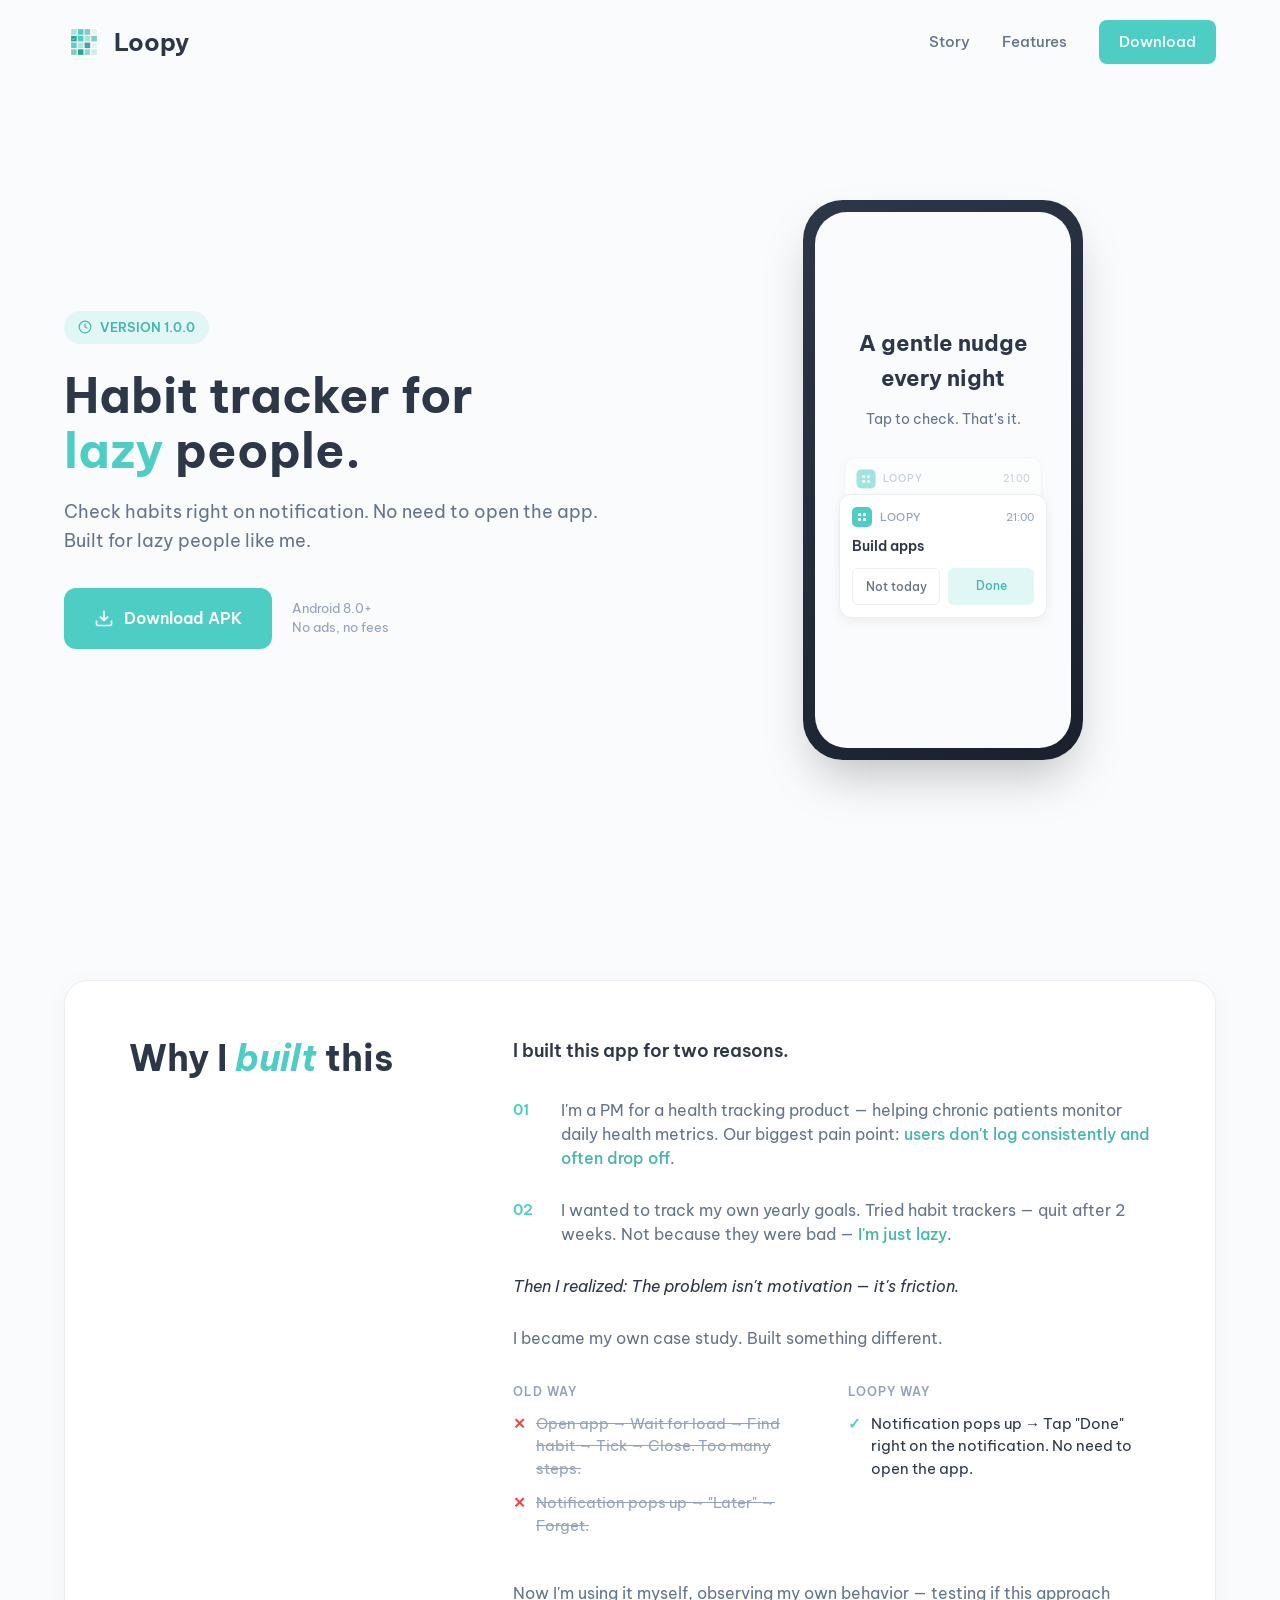
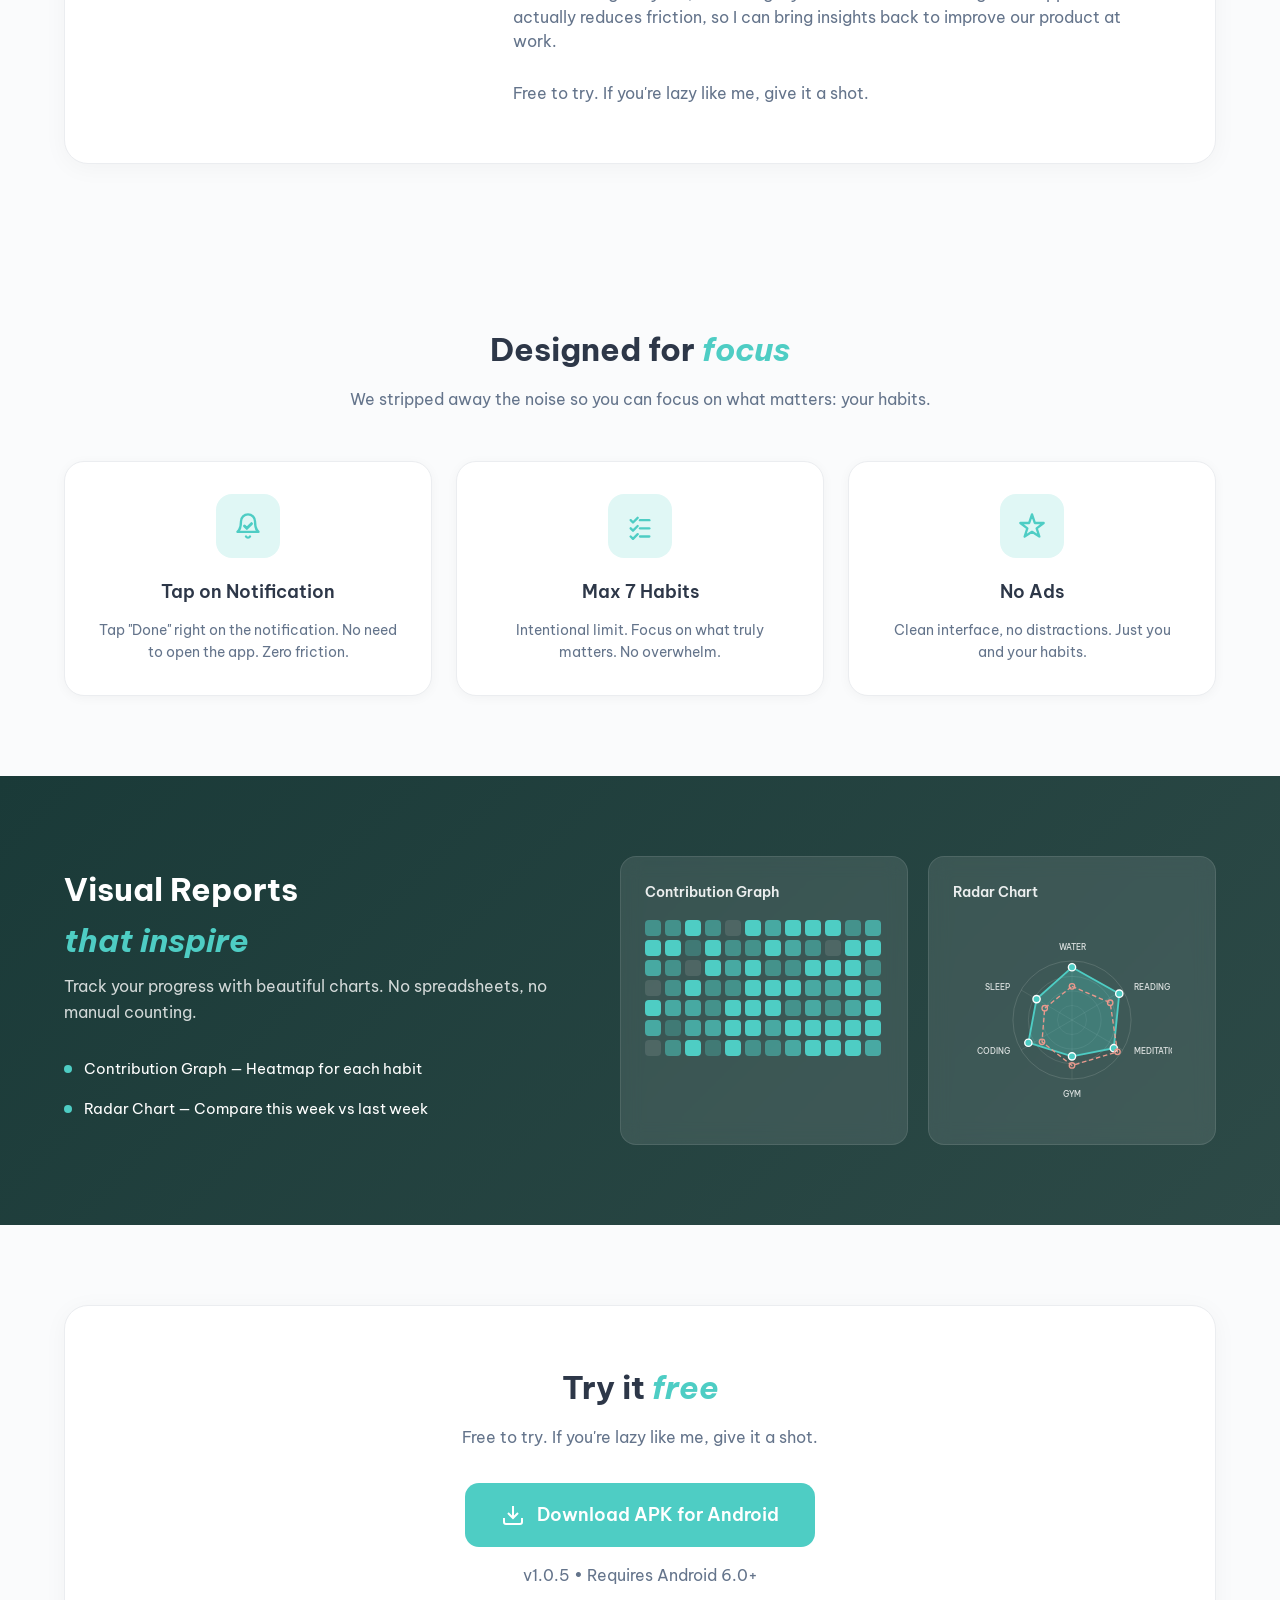
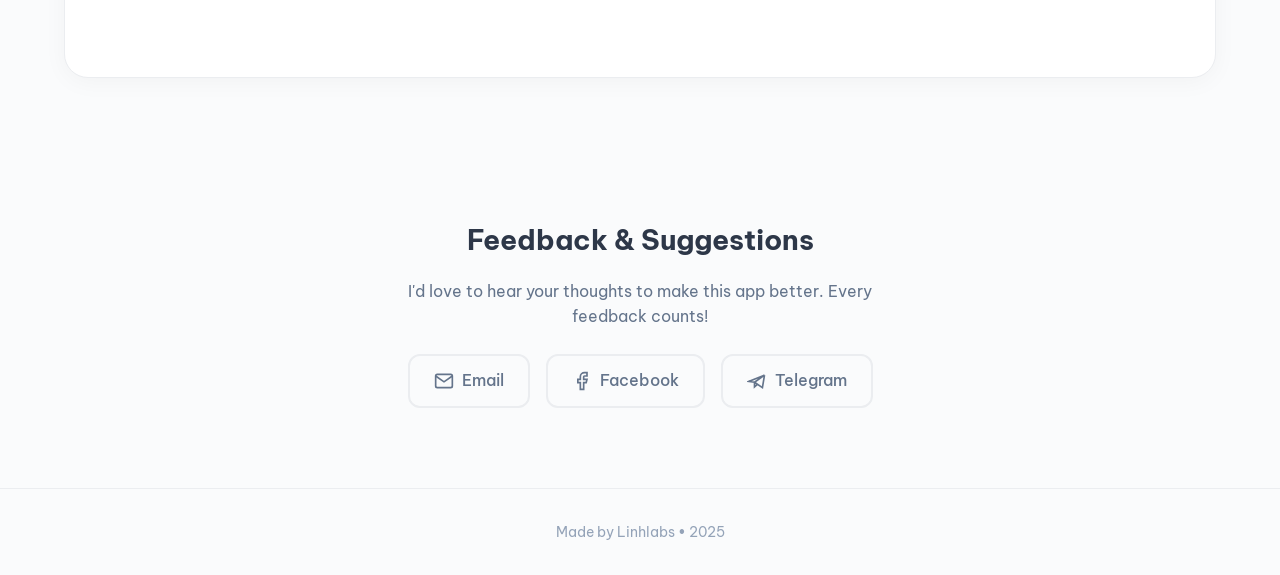
==== loopy/index.html @ 5f4e48bd "Initial: Homepage + Loopy landing page" ====
<!DOCTYPE html>
<html lang="en">
<head>
  <meta charset="UTF-8">
  <meta name="viewport" content="width=device-width, initial-scale=1.0">
  <title>Loopy - Habit Tracker for Lazy People</title>
  <meta name="description" content="Check habits right from notification. No need to open the app. Built for lazy people like me.">
  <link rel="preconnect" href="https://fonts.googleapis.com">
  <link rel="preconnect" href="https://fonts.gstatic.com" crossorigin>
  <link href="https://fonts.googleapis.com/css2?family=Be+Vietnam+Pro:wght@400;500;600;700&display=swap" rel="stylesheet">
  <style>
    * {
      margin: 0;
      padding: 0;
      box-sizing: border-box;
    }

    :root {
      --primary: #4ECDC4;
      --primary-light: #E0F7F5;
      --primary-dark: #45B7AA;
      --text-primary: #2D3748;
      --text-secondary: #64748B;
      --text-muted: #94A3B8;
      --background: #FAFBFC;
      --surface: #FFFFFF;
      --level0: #EBEDF0;
      --level1: #B2DFDB;
      --level2: #80CBC4;
      --level3: #4ECDC4;
      --level4: #26A69A;
    }

    body {
      font-family: 'Be Vietnam Pro', sans-serif;
      background-color: var(--background);
      color: var(--text-primary);
      line-height: 1.6;
    }

    .container {
      max-width: 1200px;
      margin: 0 auto;
      padding: 0 24px;
    }

    .container.narrow {
      max-width: 800px;
    }

    /* Header */
    header {
      padding: 20px 0;
      position: fixed;
      top: 0;
      left: 0;
      right: 0;
      background: rgba(250, 251, 252, 0.95);
      backdrop-filter: blur(10px);
      z-index: 100;
    }

    header .container {
      display: flex;
      align-items: center;
      justify-content: space-between;
    }

    .logo {
      display: flex;
      align-items: center;
      gap: 10px;
    }

    .logo-img {
      width: 40px;
      height: 40px;
    }

    .logo-text {
      font-size: 24px;
      font-weight: 700;
      color: var(--text-primary);
    }

    nav {
      display: flex;
      align-items: center;
      gap: 32px;
    }

    nav a {
      color: var(--text-secondary);
      text-decoration: none;
      font-size: 15px;
      font-weight: 500;
      transition: color 0.2s;
    }

    nav a:hover {
      color: var(--text-primary);
    }

    nav .nav-cta {
      background: var(--primary);
      color: white;
      padding: 10px 20px;
      border-radius: 8px;
    }

    nav .nav-cta:hover {
      background: var(--primary-dark);
      color: white;
    }

    /* Hero Section */
    .hero {
      padding: 140px 0 80px;
      min-height: 100vh;
      display: flex;
      align-items: center;
    }

    .hero .container {
      display: grid;
      grid-template-columns: 1fr 1fr;
      gap: 60px;
      align-items: center;
    }

    .hero-content {
      text-align: left;
    }

    .version-badge {
      display: inline-flex;
      align-items: center;
      gap: 8px;
      background: var(--primary-light);
      color: var(--primary-dark);
      padding: 6px 14px;
      border-radius: 20px;
      font-size: 13px;
      font-weight: 600;
      margin-bottom: 24px;
    }

    .hero h1 {
      font-size: 48px;
      font-weight: 700;
      line-height: 1.15;
      margin-bottom: 20px;
    }

    .hero h1 span {
      color: var(--primary);
    }

    .hero .subtitle {
      font-size: 18px;
      color: var(--text-secondary);
      margin-bottom: 32px;
      line-height: 1.6;
    }

    .cta-row {
      display: flex;
      align-items: center;
      gap: 20px;
      flex-wrap: wrap;
    }

    .cta-button {
      display: inline-flex;
      align-items: center;
      gap: 10px;
      background: var(--primary);
      color: white;
      padding: 16px 28px;
      border-radius: 12px;
      font-size: 16px;
      font-weight: 600;
      text-decoration: none;
      transition: all 0.2s;
      border: 2px solid transparent;
    }

    .cta-button:hover {
      background: var(--primary-dark);
      color: white;
      transform: translateY(-2px);
      box-shadow: 0 8px 24px rgba(78, 205, 196, 0.3);
    }

    .cta-info {
      font-size: 13px;
      color: var(--text-muted);
      line-height: 1.5;
    }

    /* Phone Mockup */
    .hero-phone {
      display: flex;
      justify-content: center;
    }

    .phone-frame {
      width: 280px;
      height: 560px;
      background: linear-gradient(145deg, #2D3748, #1a202c);
      border-radius: 40px;
      padding: 12px;
      box-shadow: 0 25px 50px -12px rgba(0, 0, 0, 0.25);
    }

    .phone-screen {
      width: 100%;
      height: 100%;
      background: var(--background);
      border-radius: 32px;
      overflow: hidden;
      display: flex;
      flex-direction: column;
      align-items: center;
      justify-content: center;
      padding: 40px 24px;
    }

    .phone-screen h2 {
      font-size: 22px;
      font-weight: 700;
      text-align: center;
      margin-bottom: 12px;
      color: var(--text-primary);
    }

    .phone-screen p {
      font-size: 14px;
      color: var(--text-secondary);
      text-align: center;
      margin-bottom: 24px;
    }

    /* Notification Stack */
    .notification-stack {
      position: relative;
      width: 100%;
      height: 180px;
    }

    .notification-card {
      position: absolute;
      left: 0;
      right: 0;
      background: var(--surface);
      border-radius: 12px;
      padding: 12px;
      border: 1px solid var(--level0);
      box-shadow: 0 4px 12px rgba(0,0,0,0.06);
    }

    .notification-card.back {
      top: 0;
      opacity: 0.5;
      transform: scale(0.95);
    }

    .notification-card.front {
      top: 40px;
      animation: slideIn 0.5s ease 0.3s both;
    }

    @keyframes slideIn {
      from {
        opacity: 0;
        transform: translateY(20px);
      }
      to {
        opacity: 1;
        transform: translateY(0);
      }
    }

    .notif-header {
      display: flex;
      align-items: center;
      gap: 8px;
      margin-bottom: 8px;
    }

    .notif-icon {
      width: 20px;
      height: 20px;
      background: var(--primary);
      border-radius: 5px;
      display: flex;
      align-items: center;
      justify-content: center;
    }

    .notif-icon svg {
      width: 12px;
      height: 12px;
      fill: white;
    }

    .notif-app {
      font-size: 11px;
      font-weight: 500;
      color: var(--text-muted);
      letter-spacing: 0.5px;
    }

    .notif-time {
      margin-left: auto;
      font-size: 11px;
      color: var(--text-muted);
    }

    .notif-habit {
      font-size: 14px;
      font-weight: 600;
      color: var(--text-primary);
      margin-bottom: 10px;
    }

    .notif-actions {
      display: flex;
      gap: 8px;
    }

    .notif-btn {
      flex: 1;
      padding: 8px;
      border-radius: 6px;
      font-size: 12px;
      font-weight: 500;
      text-align: center;
    }

    .notif-btn.skip {
      background: var(--surface);
      border: 1px solid var(--level0);
      color: var(--text-secondary);
    }

    .notif-btn.done {
      background: var(--primary-light);
      color: var(--primary-dark);
      cursor: pointer;
      transition: all 0.2s;
    }

    .notif-btn.done:hover {
      background: var(--primary);
      color: white;
    }

    /* Done animation */
    .notification-card.checked {
      animation: checkDone 0.5s ease forwards;
    }

    .notification-card.checked .notif-btn.done {
      background: var(--primary);
      color: white;
    }

    .notification-card.checked .notif-btn.done::before {
      content: '✓ ';
    }

    @keyframes checkDone {
      0% { transform: scale(1); }
      30% { transform: scale(1.02); }
      100% {
        transform: translateX(100%) scale(0.9);
        opacity: 0;
      }
    }

    /* Back card becomes front after check */
    .notification-card.back.promote {
      animation: promoteCard 0.5s ease 0.3s forwards;
    }

    @keyframes promoteCard {
      to {
        top: 40px;
        opacity: 1;
        transform: scale(1);
      }
    }

    .phone-caption {
      margin-top: 16px;
      font-size: 11px;
      letter-spacing: 1.5px;
      color: var(--text-muted);
      font-weight: 500;
    }

    /* Story Section */
    .story {
      padding: 80px 0;
    }

    .story-container {
      background: var(--surface);
      border-radius: 24px;
      padding: 56px 64px;
      box-shadow: 0 4px 24px rgba(0, 0, 0, 0.04);
      border: 1px solid var(--level0);
    }

    .story-grid {
      display: grid;
      grid-template-columns: 320px 1fr;
      gap: 64px;
    }

    .story-title-section {
      position: sticky;
      top: 120px;
      align-self: start;
    }

    .story-title {
      font-size: 36px;
      font-weight: 700;
      color: var(--text-primary);
      line-height: 1.2;
    }

    .story-title span {
      color: var(--primary);
      font-style: italic;
    }

    .story-content {
      max-width: 700px;
    }

    .story-intro {
      font-size: 18px;
      color: var(--text-primary);
      margin-bottom: 32px;
      font-weight: 600;
    }

    .reason-item {
      display: flex;
      gap: 20px;
      margin-bottom: 28px;
    }

    .reason-number {
      font-size: 15px;
      font-weight: 600;
      color: var(--primary);
      min-width: 28px;
    }

    .reason-text {
      font-size: 16px;
      color: var(--text-secondary);
      line-height: 1.5;
    }

    .reason-text em {
      color: var(--primary-dark);
      font-style: normal;
      font-weight: 500;
    }

    .insight-quote {
      margin: 28px 0;
      font-size: 16px;
      font-style: italic;
      color: var(--text-primary);
      line-height: 1.5;
    }

    .comparison-section {
      display: grid;
      grid-template-columns: 1fr 1fr;
      gap: 32px;
      margin: 32px 0;
    }

    .comparison-item {
      font-size: 15px;
    }

    .comparison-label {
      font-size: 12px;
      font-weight: 600;
      letter-spacing: 1px;
      color: var(--text-muted);
      margin-bottom: 12px;
      text-transform: uppercase;
    }

    .comparison-old {
      color: var(--text-muted);
      line-height: 1.5;
      margin-bottom: 12px;
      display: flex;
      align-items: flex-start;
      gap: 10px;
    }

    .strikethrough {
      text-decoration: line-through;
    }

    .comparison-new {
      color: var(--text-primary);
      line-height: 1.5;
      display: flex;
      align-items: flex-start;
      gap: 10px;
    }

    .icon-x {
      color: #EF4444;
      font-weight: 600;
      text-decoration: none;
      flex-shrink: 0;
    }

    .icon-check {
      color: var(--primary);
      font-weight: 600;
      flex-shrink: 0;
    }

    .story-text {
      font-size: 16px;
      color: var(--text-secondary);
      margin-bottom: 20px;
      line-height: 1.5;
    }

    .story-text em {
      color: var(--primary-dark);
      font-style: normal;
      font-weight: 500;
    }

    .story-cta-text {
      font-size: 16px;
      color: var(--text-secondary);
      margin-top: 28px;
    }

    @media (max-width: 768px) {
      .story-grid {
        grid-template-columns: 1fr;
        gap: 32px;
      }

      .story-title-section {
        position: static;
      }

      .story-container {
        padding: 32px 24px;
      }

      .comparison-section {
        grid-template-columns: 1fr;
        gap: 16px;
      }
    }

    /* Features Section */
    .features {
      padding: 80px 0;
      background: var(--background);
    }

    .features-header {
      text-align: center;
      margin-bottom: 48px;
    }

    .features-header h2 {
      font-size: 32px;
      margin-bottom: 12px;
    }

    .features-header h2 span {
      color: var(--primary);
      font-style: italic;
    }

    .features-header p {
      color: var(--text-secondary);
      font-size: 16px;
    }

    .feature-grid {
      display: grid;
      grid-template-columns: repeat(3, 1fr);
      gap: 24px;
    }

    @media (max-width: 900px) {
      .feature-grid {
        grid-template-columns: repeat(2, 1fr);
      }
    }

    @media (max-width: 640px) {
      .feature-grid {
        grid-template-columns: 1fr;
      }
    }

    .feature-card {
      background: var(--surface);
      border-radius: 20px;
      padding: 32px;
      box-shadow: 0 2px 12px rgba(0,0,0,0.04);
      border: 1px solid var(--level0);
      text-align: center;
    }

    .feature-icon {
      width: 64px;
      height: 64px;
      background: var(--primary-light);
      border-radius: 16px;
      display: flex;
      align-items: center;
      justify-content: center;
      margin: 0 auto 20px;
    }

    .feature-icon svg {
      width: 28px;
      height: 28px;
      stroke: var(--primary);
      fill: none;
      stroke-width: 2;
      stroke-linecap: round;
      stroke-linejoin: round;
    }

    .feature-card h3 {
      font-size: 18px;
      margin-bottom: 12px;
      font-weight: 600;
    }

    .feature-card p {
      color: var(--text-secondary);
      font-size: 14px;
      line-height: 1.6;
    }

    /* Charts Preview - Dark Section */
    .charts-section {
      padding: 80px 0;
      background: linear-gradient(135deg, #1a3a38 0%, #2d4a47 100%);
      color: white;
    }

    .charts-section .container {
      display: grid;
      grid-template-columns: 1fr 1.2fr;
      gap: 60px;
      align-items: center;
    }

    .charts-text h2 {
      font-size: 32px;
      margin-bottom: 8px;
      font-weight: 700;
    }

    .charts-text h2 span {
      font-style: italic;
      color: var(--primary);
    }

    .charts-text .subtitle {
      font-size: 16px;
      opacity: 0.8;
      margin-bottom: 32px;
      line-height: 1.6;
    }

    .charts-features {
      list-style: none;
    }

    .charts-features li {
      display: flex;
      align-items: center;
      gap: 12px;
      margin-bottom: 16px;
      font-size: 15px;
    }

    .charts-features li::before {
      content: '';
      width: 8px;
      height: 8px;
      background: var(--primary);
      border-radius: 50%;
      flex-shrink: 0;
    }

    .charts-preview {
      display: grid;
      grid-template-columns: 1fr 1fr;
      gap: 20px;
    }

    .chart-card {
      background: rgba(255, 255, 255, 0.1);
      backdrop-filter: blur(10px);
      border-radius: 16px;
      padding: 24px;
      border: 1px solid rgba(255, 255, 255, 0.1);
    }

    .chart-card h3 {
      font-size: 14px;
      margin-bottom: 16px;
      font-weight: 600;
      opacity: 0.9;
    }

    .radar-preview {
      display: flex;
      justify-content: center;
      align-items: center;
    }

    .radar-svg {
      width: 200px;
      height: 200px;
    }

    @media (max-width: 900px) {
      .charts-section .container {
        grid-template-columns: 1fr;
        gap: 40px;
      }

      .charts-preview {
        grid-template-columns: 1fr;
      }
    }

    /* Contribution Graph Mini */
    .contrib-graph {
      display: flex;
      gap: 4px;
      flex-wrap: wrap;
    }

    .contrib-week {
      display: flex;
      flex-direction: column;
      gap: 4px;
    }

    .contrib-cell {
      width: 16px;
      height: 16px;
      border-radius: 4px;
      background: rgba(255, 255, 255, 0.1);
    }

    .contrib-cell.l1 { background: rgba(78, 205, 196, 0.3); }
    .contrib-cell.l2 { background: rgba(78, 205, 196, 0.5); }
    .contrib-cell.l3 { background: rgba(78, 205, 196, 0.7); }
    .contrib-cell.l4 { background: var(--primary); }

    /* Download Section */
    .download {
      padding: 80px 0;
      background: var(--background);
    }

    .download-card {
      background: var(--surface);
      border-radius: 24px;
      padding: 56px 64px;
      box-shadow: 0 4px 24px rgba(0, 0, 0, 0.04);
      border: 1px solid var(--level0);
      text-align: center;
    }

    .download h2 {
      font-size: 32px;
      margin-bottom: 12px;
      color: var(--text-primary);
    }

    .download h2 span {
      color: var(--primary);
      font-style: italic;
    }

    .download p {
      font-size: 16px;
      color: var(--text-secondary);
      margin-bottom: 32px;
      max-width: 400px;
      margin-left: auto;
      margin-right: auto;
    }

    .download-button {
      display: inline-flex;
      align-items: center;
      gap: 12px;
      background: var(--primary);
      color: white;
      padding: 18px 36px;
      border-radius: 14px;
      font-size: 18px;
      font-weight: 600;
      text-decoration: none;
      transition: all 0.2s;
    }

    .download-button:hover {
      background: var(--primary-dark);
      transform: translateY(-2px);
      box-shadow: 0 8px 24px rgba(78, 205, 196, 0.3);
    }

    .download-info {
      margin-top: 16px;
      font-size: 14px;
      color: var(--text-muted);
    }

    /* Feedback Section */
    .feedback {
      padding: 60px 0 80px;
      text-align: center;
    }

    .feedback h2 {
      font-size: 28px;
      margin-bottom: 16px;
    }

    .feedback p {
      color: var(--text-secondary);
      margin-bottom: 24px;
      max-width: 500px;
      margin-left: auto;
      margin-right: auto;
    }

    .feedback-links {
      display: flex;
      gap: 16px;
      justify-content: center;
      flex-wrap: wrap;
    }

    .feedback-link {
      display: inline-flex;
      align-items: center;
      gap: 8px;
      padding: 12px 24px;
      border: 2px solid var(--level0);
      border-radius: 12px;
      color: var(--text-secondary);
      text-decoration: none;
      font-weight: 500;
      transition: all 0.2s;
    }

    .feedback-link:hover {
      border-color: var(--primary);
      color: var(--primary);
    }

    /* Footer */
    footer {
      padding: 32px 0;
      text-align: center;
      border-top: 1px solid var(--level0);
    }

    footer p {
      color: var(--text-muted);
      font-size: 14px;
    }

    /* Responsive */
    @media (max-width: 900px) {
      .hero .container {
        grid-template-columns: 1fr;
        text-align: center;
        gap: 40px;
      }

      .hero-content {
        text-align: center;
        order: 1;
      }

      .hero-phone {
        order: 0;
      }

      .cta-row {
        justify-content: center;
      }

      nav {
        display: none;
      }
    }

    @media (max-width: 640px) {
      .hero {
        padding: 100px 0 40px;
        min-height: auto;
      }

      .hero h1 {
        font-size: 32px;
      }

      .hero .subtitle {
        font-size: 16px;
      }

      .phone-frame {
        width: 240px;
        height: 480px;
      }

      .phone-screen h2 {
        font-size: 18px;
      }

      .contrib-preview-cell {
        width: 16px;
        height: 16px;
      }

      .story-card {
        padding: 32px 24px;
      }

      .story h2 {
        font-size: 24px;
      }

      .download-card {
        padding: 48px 24px;
      }

      .download h2 {
        font-size: 28px;
      }
    }
  </style>
</head>
<body>

  <!-- Header -->
  <header>
    <div class="container">
      <div class="logo">
        <img src="logo.svg" alt="Loopy" class="logo-img">
        <span class="logo-text">Loopy</span>
      </div>
      <nav>
        <a href="#story">Story</a>
        <a href="#features">Features</a>
        <a href="#download" class="nav-cta">Download</a>
      </nav>
    </div>
  </header>

  <!-- Hero -->
  <section class="hero">
    <div class="container">
      <div class="hero-content">
        <span class="version-badge">
          <svg width="14" height="14" viewBox="0 0 24 24" fill="none" stroke="currentColor" stroke-width="2">
            <circle cx="12" cy="12" r="10"/>
            <polyline points="12 6 12 12 16 14"/>
          </svg>
          VERSION 1.0.0
        </span>
        <h1>Habit tracker for<br><span>lazy</span> people.</h1>
        <p class="subtitle">Check habits right on notification. No need to open the app. Built for lazy people like me.</p>
        <div class="cta-row">
          <a href="Loopy-v1.0.5.apk" class="cta-button" download>
            <svg width="20" height="20" viewBox="0 0 24 24" fill="none" stroke="currentColor" stroke-width="2">
              <path d="M21 15v4a2 2 0 0 1-2 2H5a2 2 0 0 1-2-2v-4"/>
              <polyline points="7 10 12 15 17 10"/>
              <line x1="12" y1="15" x2="12" y2="3"/>
            </svg>
            Download APK
          </a>
          <div class="cta-info">
            Android 8.0+<br>
            No ads, no fees
          </div>
        </div>
      </div>
      <div class="hero-phone">
        <div class="phone-frame">
          <div class="phone-screen">
            <h2>A gentle nudge<br>every night</h2>
            <p>Tap to check. That's it.</p>
            <div class="notification-stack">
              <!-- Back notification (faded) -->
              <div class="notification-card back">
                <div class="notif-header">
                  <div class="notif-icon">
                    <svg viewBox="0 0 24 24"><rect x="4" y="4" width="6" height="6" rx="1"/><rect x="14" y="4" width="6" height="6" rx="1"/><rect x="4" y="14" width="6" height="6" rx="1"/><rect x="14" y="14" width="6" height="6" rx="1"/></svg>
                  </div>
                  <span class="notif-app">LOOPY</span>
                  <span class="notif-time">21:00</span>
                </div>
                <div class="notif-habit">No OT</div>
                <div class="notif-actions">
                  <div class="notif-btn skip">Not today</div>
                  <div class="notif-btn done">Done</div>
                </div>
              </div>
              <!-- Front notification -->
              <div class="notification-card front">
                <div class="notif-header">
                  <div class="notif-icon">
                    <svg viewBox="0 0 24 24"><rect x="4" y="4" width="6" height="6" rx="1"/><rect x="14" y="4" width="6" height="6" rx="1"/><rect x="4" y="14" width="6" height="6" rx="1"/><rect x="14" y="14" width="6" height="6" rx="1"/></svg>
                  </div>
                  <span class="notif-app">LOOPY</span>
                  <span class="notif-time">21:00</span>
                </div>
                <div class="notif-habit">Build apps</div>
                <div class="notif-actions">
                  <div class="notif-btn skip">Not today</div>
                  <div class="notif-btn done">Done</div>
                </div>
              </div>
            </div>
                      </div>
        </div>
      </div>
    </div>
  </section>

  <!-- Story -->
  <section class="story" id="story">
    <div class="container">
      <div class="story-container">
        <div class="story-grid">
          <!-- Left: Title -->
          <div class="story-title-section">
            <h2 class="story-title">Why I <span>built</span> this</h2>
          </div>

          <!-- Right: Content -->
          <div class="story-content">
            <p class="story-intro">I built this app for two reasons.</p>

            <!-- Reason 01 -->
            <div class="reason-item">
              <span class="reason-number">01</span>
              <p class="reason-text">I'm a PM for a health tracking product — helping chronic patients monitor daily health metrics. Our biggest pain point: <em>users don't log consistently and often drop off</em>.</p>
            </div>

            <!-- Reason 02 -->
            <div class="reason-item">
              <span class="reason-number">02</span>
              <p class="reason-text">I wanted to track my own yearly goals. Tried habit trackers — quit after 2 weeks. Not because they were bad — <em>I'm just lazy</em>.</p>
            </div>

            <!-- Insight Quote -->
            <blockquote class="insight-quote">
              Then I realized: The problem isn't motivation — it's friction.
            </blockquote>

            <!-- Solution intro -->
            <p class="story-text">
              I became my own case study. Built something different.
            </p>

            <!-- Comparison -->
            <div class="comparison-section">
              <div class="comparison-item">
                <div class="comparison-label">Old Way</div>
                <p class="comparison-old"><span class="icon-x">✕</span><span class="strikethrough">Open app → Wait for load → Find habit → Tick → Close. Too many steps.</span></p>
                <p class="comparison-old"><span class="icon-x">✕</span><span class="strikethrough">Notification pops up → "Later" → Forget.</span></p>
              </div>
              <div class="comparison-item">
                <div class="comparison-label">Loopy Way</div>
                <p class="comparison-new"><span class="icon-check">✓</span><span>Notification pops up → Tap "Done" right on the notification. No need to open the app.</span></p>
              </div>
            </div>

            <!-- Solution text -->
            <p class="story-text">
              Now I'm using it myself, observing my own behavior — testing if this approach actually reduces friction, so I can bring insights back to improve our product at work.
            </p>

            <!-- CTA -->
            <p class="story-cta-text">
              Free to try. If you're lazy like me, give it a shot.
            </p>
          </div>
        </div>
      </div>
    </div>
  </section>

  <!-- Features -->
  <section class="features" id="features">
    <div class="container">
      <div class="features-header">
        <h2>Designed for <span>focus</span></h2>
        <p>We stripped away the noise so you can focus on what matters: your habits.</p>
      </div>

      <div class="feature-grid">
        <div class="feature-card">
          <div class="feature-icon">
            <svg viewBox="0 0 24 24">
              <path d="M18 8A6 6 0 0 0 6 8c0 7-3 9-3 9h18s-3-2-3-9"/>
              <path d="M13.73 21a2 2 0 0 1-3.46 0"/>
              <path d="M9 12l2 2 4-4" stroke-width="2.5"/>
            </svg>
          </div>
          <h3>Tap on Notification</h3>
          <p>
            Tap "Done" right on the notification. No need to open the app. Zero friction.
          </p>
        </div>

        <div class="feature-card">
          <div class="feature-icon">
            <svg viewBox="0 0 24 24">
              <path d="M4 7l2 2 4-4"/>
              <line x1="12" y1="7" x2="20" y2="7"/>
              <path d="M4 14l2 2 4-4"/>
              <line x1="12" y1="14" x2="20" y2="14"/>
              <path d="M4 21l2 2 4-4"/>
              <line x1="12" y1="21" x2="20" y2="21"/>
            </svg>
          </div>
          <h3>Max 7 Habits</h3>
          <p>
            Intentional limit. Focus on what truly matters. No overwhelm.
          </p>
        </div>

        <div class="feature-card">
          <div class="feature-icon">
            <svg viewBox="0 0 24 24">
              <path d="M12 2l2.4 7.4H22l-6 4.6 2.3 7L12 17l-6.3 4 2.3-7-6-4.6h7.6z"/>
            </svg>
          </div>
          <h3>No Ads</h3>
          <p>
            Clean interface, no distractions. Just you and your habits.
          </p>
        </div>
      </div>
    </div>
  </section>

  <!-- Charts Preview -->
  <section class="charts-section">
    <div class="container">
      <!-- Left: Text -->
      <div class="charts-text">
        <h2>Visual Reports<br><span>that inspire</span></h2>
        <p class="subtitle">Track your progress with beautiful charts. No spreadsheets, no manual counting.</p>
        <ul class="charts-features">
          <li>Contribution Graph — Heatmap for each habit</li>
          <li>Radar Chart — Compare this week vs last week</li>
        </ul>
      </div>

      <!-- Right: Charts -->
      <div class="charts-preview">
        <div class="chart-card">
          <h3>Contribution Graph</h3>
          <div class="contrib-graph" id="contribGraph"></div>
        </div>
        <div class="chart-card">
          <h3>Radar Chart</h3>
          <div class="radar-preview">
            <svg class="radar-svg" viewBox="0 0 220 210">
              <!-- Background circles -->
              <circle cx="110" cy="105" r="65" fill="none" stroke="rgba(255,255,255,0.15)" stroke-width="1"/>
              <circle cx="110" cy="105" r="48" fill="none" stroke="rgba(255,255,255,0.12)" stroke-width="1"/>
              <circle cx="110" cy="105" r="32" fill="none" stroke="rgba(255,255,255,0.1)" stroke-width="1"/>
              <circle cx="110" cy="105" r="16" fill="none" stroke="rgba(255,255,255,0.08)" stroke-width="1"/>

              <!-- Axis lines from center to each label -->
              <line x1="110" y1="105" x2="110" y2="40" stroke="rgba(255,255,255,0.1)" stroke-width="1"/>
              <line x1="110" y1="105" x2="166" y2="72" stroke="rgba(255,255,255,0.1)" stroke-width="1"/>
              <line x1="110" y1="105" x2="166" y2="138" stroke="rgba(255,255,255,0.1)" stroke-width="1"/>
              <line x1="110" y1="105" x2="110" y2="170" stroke="rgba(255,255,255,0.1)" stroke-width="1"/>
              <line x1="110" y1="105" x2="54" y2="138" stroke="rgba(255,255,255,0.1)" stroke-width="1"/>
              <line x1="110" y1="105" x2="54" y2="72" stroke="rgba(255,255,255,0.1)" stroke-width="1"/>

              <!-- This week (teal filled) - points along each axis -->
              <polygon points="110,47 162,76 156,136 110,145 62,130 71,82" fill="rgba(78,205,196,0.3)" stroke="#4ECDC4" stroke-width="2"/>
              <!-- This week dots -->
              <circle cx="110" cy="47" r="4" fill="#4ECDC4" stroke="white" stroke-width="1.5"/>
              <circle cx="162" cy="76" r="4" fill="#4ECDC4" stroke="white" stroke-width="1.5"/>
              <circle cx="156" cy="136" r="4" fill="#4ECDC4" stroke="white" stroke-width="1.5"/>
              <circle cx="110" cy="145" r="4" fill="#4ECDC4" stroke="white" stroke-width="1.5"/>
              <circle cx="62" cy="130" r="4" fill="#4ECDC4" stroke="white" stroke-width="1.5"/>
              <circle cx="71" cy="82" r="4" fill="#4ECDC4" stroke="white" stroke-width="1.5"/>

              <!-- Last week (coral dashed) - points along same axes -->
              <polygon points="110,68 152,86 160,140 110,155 77,129 80,92" fill="none" stroke="#E8998D" stroke-width="1.5" stroke-dasharray="5,3"/>
              <!-- Last week dots (hollow) -->
              <circle cx="110" cy="68" r="3" fill="none" stroke="#E8998D" stroke-width="1.5"/>
              <circle cx="152" cy="86" r="3" fill="none" stroke="#E8998D" stroke-width="1.5"/>
              <circle cx="160" cy="140" r="3" fill="none" stroke="#E8998D" stroke-width="1.5"/>
              <circle cx="110" cy="155" r="3" fill="none" stroke="#E8998D" stroke-width="1.5"/>
              <circle cx="77" cy="129" r="3" fill="none" stroke="#E8998D" stroke-width="1.5"/>
              <circle cx="80" cy="92" r="3" fill="none" stroke="#E8998D" stroke-width="1.5"/>

              <!-- Labels -->
              <text x="110" y="28" text-anchor="middle" font-size="9" font-weight="500" fill="rgba(255,255,255,0.8)">WATER</text>
              <text x="178" y="72" text-anchor="start" font-size="9" font-weight="500" fill="rgba(255,255,255,0.8)">READING</text>
              <text x="178" y="142" text-anchor="start" font-size="9" font-weight="500" fill="rgba(255,255,255,0.8)">MEDITATION</text>
              <text x="110" y="190" text-anchor="middle" font-size="9" font-weight="500" fill="rgba(255,255,255,0.8)">GYM</text>
              <text x="42" y="142" text-anchor="end" font-size="9" font-weight="500" fill="rgba(255,255,255,0.8)">CODING</text>
              <text x="42" y="72" text-anchor="end" font-size="9" font-weight="500" fill="rgba(255,255,255,0.8)">SLEEP</text>
            </svg>
          </div>
        </div>
      </div>
    </div>
  </section>

  <!-- Download -->
  <section class="download" id="download">
    <div class="container">
      <div class="download-card">
        <h2>Try it <span>free</span></h2>
        <p>Free to try. If you're lazy like me, give it a shot.</p>

        <a href="Loopy-v1.0.5.apk" class="download-button" download>
          <svg width="24" height="24" viewBox="0 0 24 24" fill="none" stroke="currentColor" stroke-width="2">
            <path d="M21 15v4a2 2 0 0 1-2 2H5a2 2 0 0 1-2-2v-4"/>
            <polyline points="7 10 12 15 17 10"/>
            <line x1="12" y1="15" x2="12" y2="3"/>
          </svg>
          Download APK for Android
        </a>

        <p class="download-info">v1.0.5 • Requires Android 6.0+</p>
      </div>
    </div>
  </section>

  <!-- Feedback -->
  <section class="feedback">
    <div class="container">
      <h2>Feedback & Suggestions</h2>
      <p>
        I'd love to hear your thoughts to make this app better.
        Every feedback counts!
      </p>

      <div class="feedback-links">
        <a href="mailto:linh@example.com" class="feedback-link">
          <svg width="20" height="20" viewBox="0 0 24 24" fill="none" stroke="currentColor" stroke-width="2">
            <path d="M4 4h16c1.1 0 2 .9 2 2v12c0 1.1-.9 2-2 2H4c-1.1 0-2-.9-2-2V6c0-1.1.9-2 2-2z"/>
            <polyline points="22,6 12,13 2,6"/>
          </svg>
          Email
        </a>
        <a href="https://facebook.com" class="feedback-link" target="_blank">
          <svg width="20" height="20" viewBox="0 0 24 24" fill="none" stroke="currentColor" stroke-width="2">
            <path d="M18 2h-3a5 5 0 0 0-5 5v3H7v4h3v8h4v-8h3l1-4h-4V7a1 1 0 0 1 1-1h3z"/>
          </svg>
          Facebook
        </a>
        <a href="https://t.me" class="feedback-link" target="_blank">
          <svg width="20" height="20" viewBox="0 0 24 24" fill="none" stroke="currentColor" stroke-width="2">
            <path d="M21 5L2 12.5l7 1M21 5l-2.5 15L9 13.5M21 5L9 13.5m0 0V19l3.5-3"/>
          </svg>
          Telegram
        </a>
      </div>
    </div>
  </section>

  <!-- Footer -->
  <footer>
    <div class="container">
      <p>Made by Linhlabs • 2025</p>
    </div>
  </footer>

  <script>
    // Generate contribution graph (features section)
    function generateContribGraph() {
      const container = document.getElementById('contribGraph');
      if (!container) return;
      const weeks = 12;
      const days = 7;
      const levels = ['', 'l1', 'l2', 'l3', 'l4'];

      for (let w = 0; w < weeks; w++) {
        const weekDiv = document.createElement('div');
        weekDiv.className = 'contrib-week';

        for (let d = 0; d < days; d++) {
          const cell = document.createElement('div');
          const rand = Math.random();
          const recentBonus = (w / weeks) * 0.3;
          let level = 0;
          if (rand > 0.7 - recentBonus) level = 4;
          else if (rand > 0.5 - recentBonus) level = 3;
          else if (rand > 0.3 - recentBonus) level = 2;
          else if (rand > 0.15) level = 1;

          cell.className = 'contrib-cell ' + levels[level];
          weekDiv.appendChild(cell);
        }
        container.appendChild(weekDiv);
      }
    }

    generateContribGraph();

    // Notification interaction
    function setupNotificationInteraction() {
      const frontCard = document.querySelector('.notification-card.front');
      const backCard = document.querySelector('.notification-card.back');
      const doneBtn = frontCard?.querySelector('.notif-btn.done');

      if (!doneBtn || !frontCard || !backCard) return;

      doneBtn.addEventListener('click', function() {
        // Add checked animation to front card
        frontCard.classList.add('checked');

        // Promote back card to front
        backCard.classList.add('promote');

        // Reset after animation completes
        setTimeout(() => {
          frontCard.classList.remove('checked');
          backCard.classList.remove('promote');
        }, 2000);
      });
    }

    setupNotificationInteraction();
  </script>

</body>
</html>
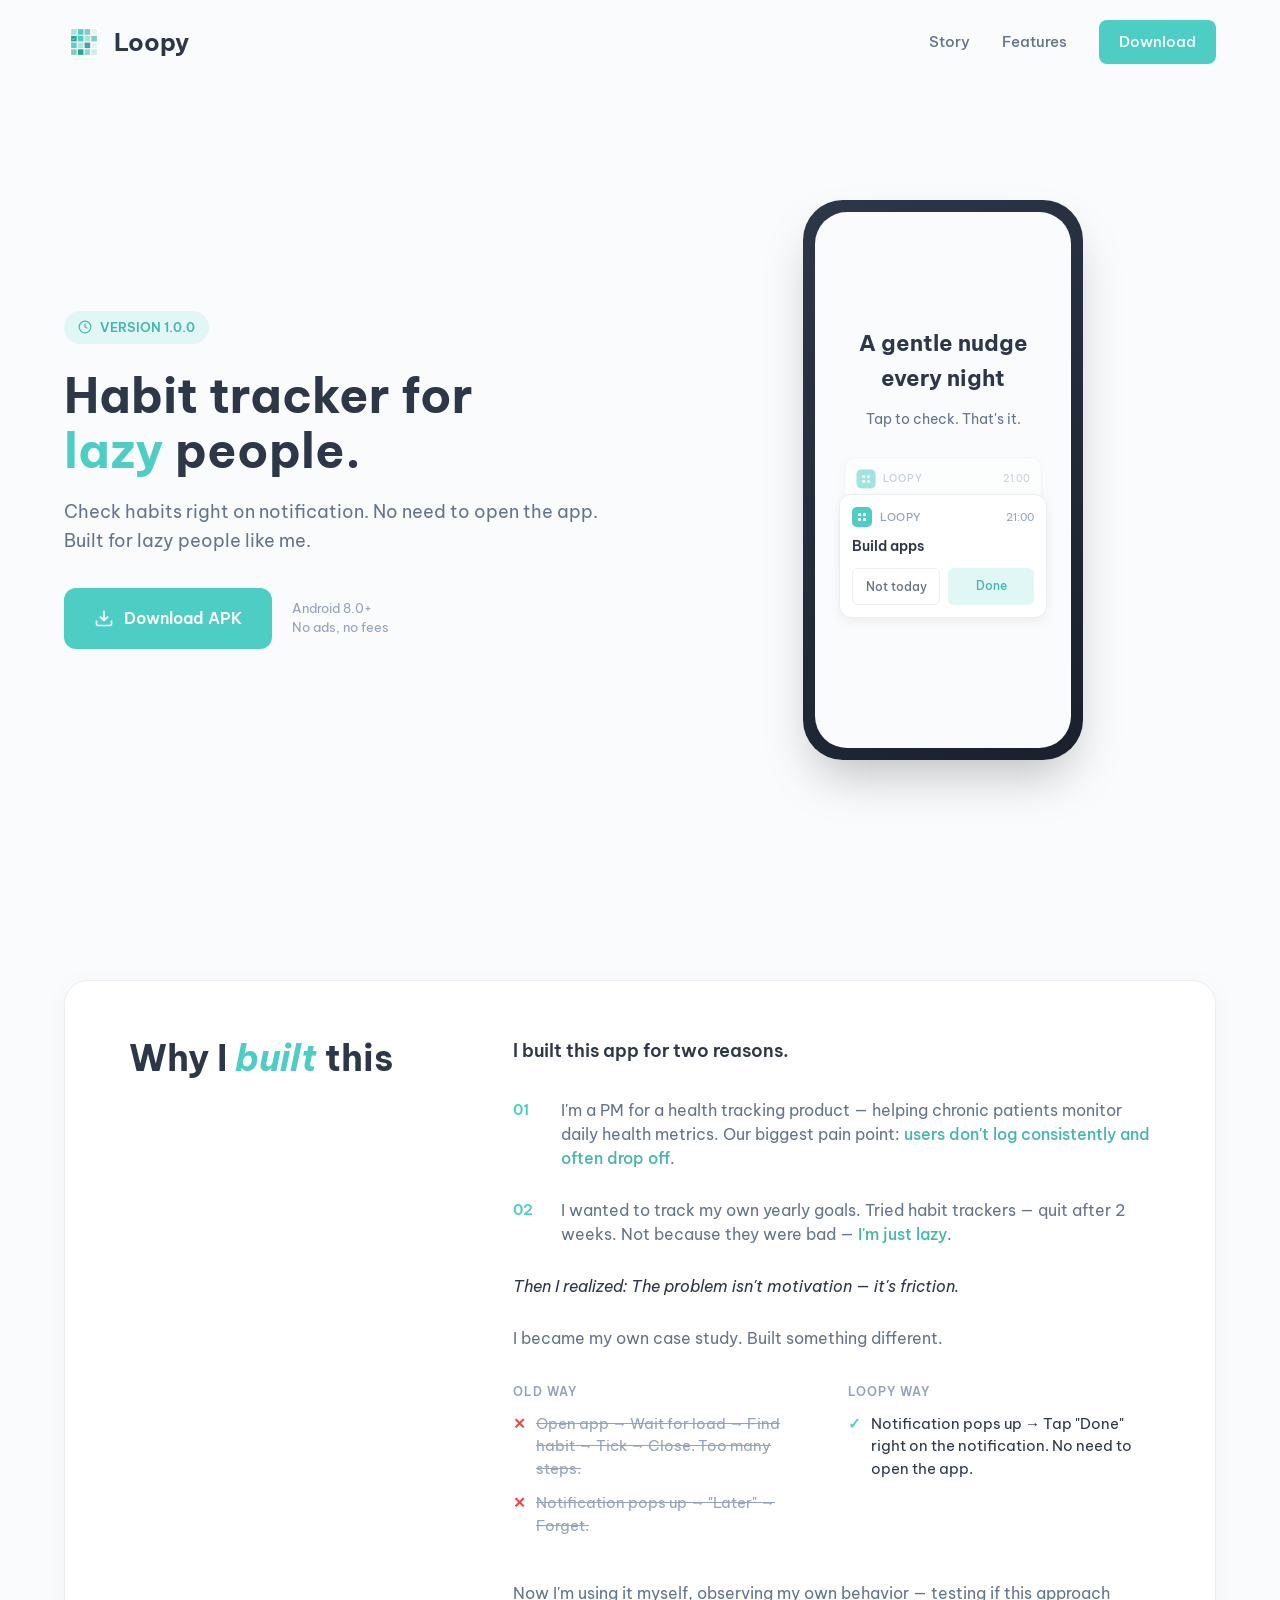
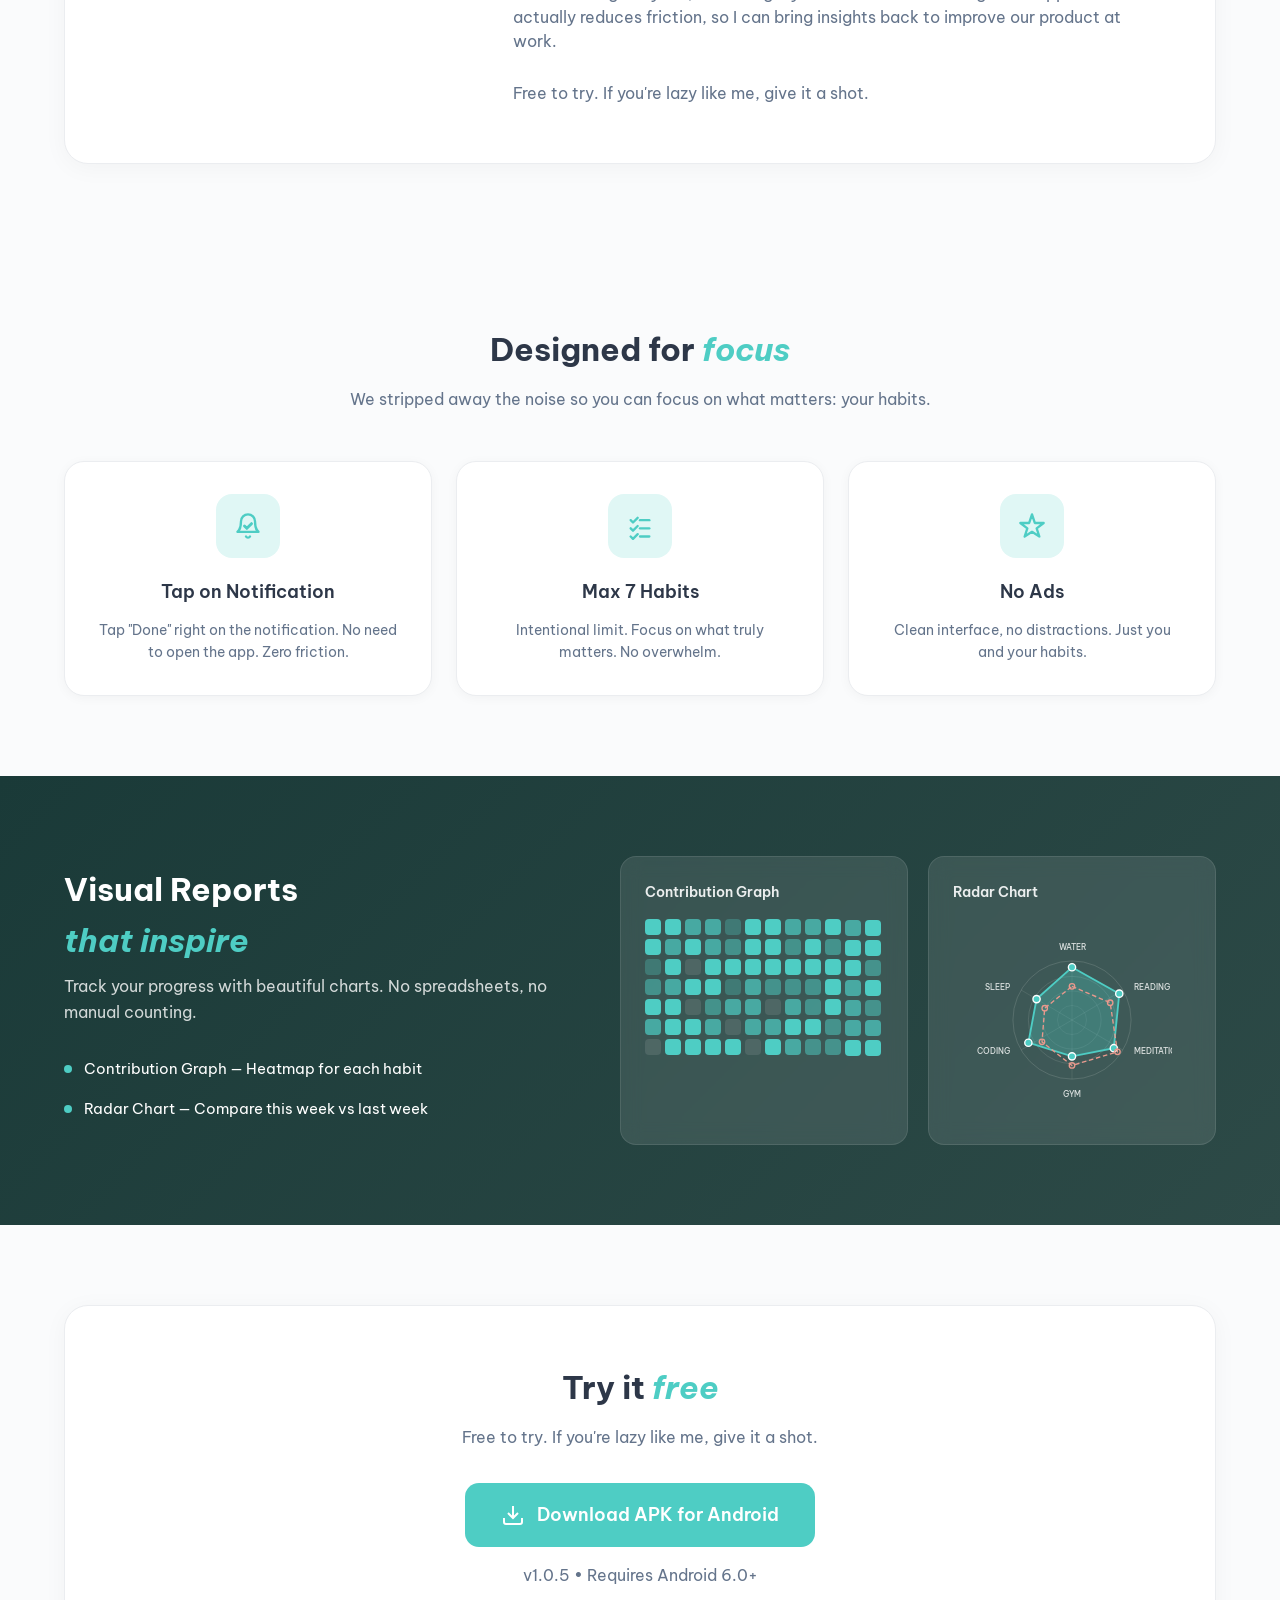
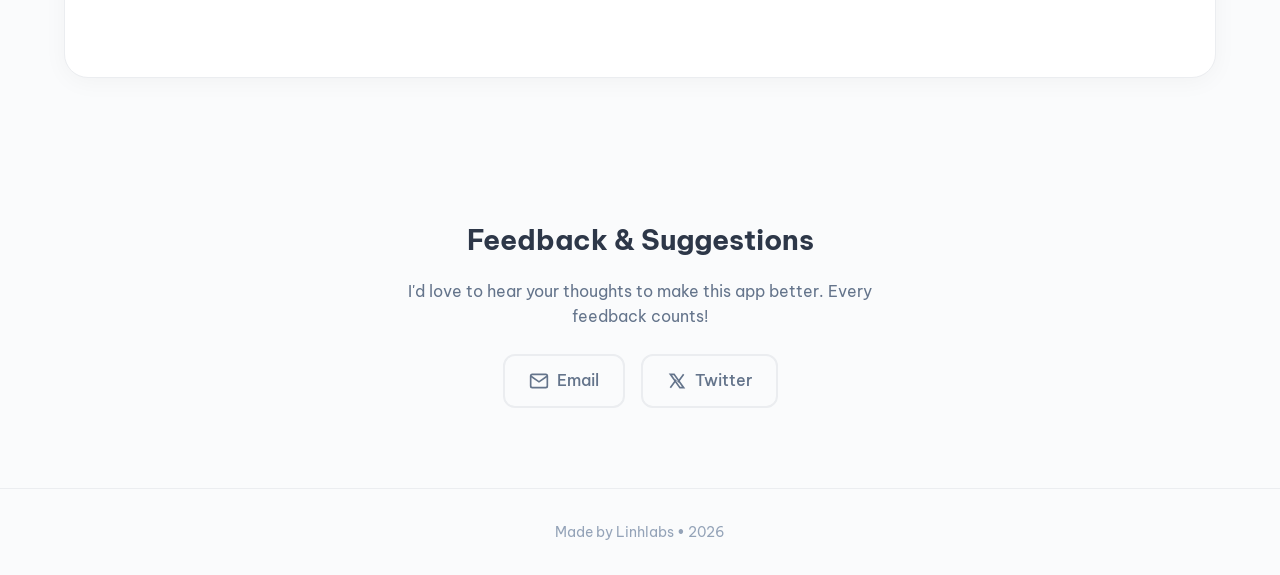
==== commit 5fd13560: "Update feedback: Twitter + Email" ====
--- a/loopy/index.html
+++ b/loopy/index.html
@@ -1279,24 +1279,19 @@
       </p>
 
       <div class="feedback-links">
-        <a href="mailto:linh@example.com" class="feedback-link">
+        <a href="mailto:linhlabs.space@gmail.com" class="feedback-link">
           <svg width="20" height="20" viewBox="0 0 24 24" fill="none" stroke="currentColor" stroke-width="2">
             <path d="M4 4h16c1.1 0 2 .9 2 2v12c0 1.1-.9 2-2 2H4c-1.1 0-2-.9-2-2V6c0-1.1.9-2 2-2z"/>
             <polyline points="22,6 12,13 2,6"/>
           </svg>
           Email
         </a>
-        <a href="https://facebook.com" class="feedback-link" target="_blank">
+        <a href="https://x.com/linhlabs" class="feedback-link" target="_blank">
           <svg width="20" height="20" viewBox="0 0 24 24" fill="none" stroke="currentColor" stroke-width="2">
-            <path d="M18 2h-3a5 5 0 0 0-5 5v3H7v4h3v8h4v-8h3l1-4h-4V7a1 1 0 0 1 1-1h3z"/>
+            <path d="M4 4l11.5 16h4.5l-11.5-16z"/>
+            <path d="M4 20l7-9.5M20 4l-7 9.5"/>
           </svg>
-          Facebook
-        </a>
-        <a href="https://t.me" class="feedback-link" target="_blank">
-          <svg width="20" height="20" viewBox="0 0 24 24" fill="none" stroke="currentColor" stroke-width="2">
-            <path d="M21 5L2 12.5l7 1M21 5l-2.5 15L9 13.5M21 5L9 13.5m0 0V19l3.5-3"/>
-          </svg>
-          Telegram
+          Twitter
         </a>
       </div>
     </div>
@@ -1305,7 +1300,7 @@
   <!-- Footer -->
   <footer>
     <div class="container">
-      <p>Made by Linhlabs • 2025</p>
+      <p>Made by Linhlabs • 2026</p>
     </div>
   </footer>
 
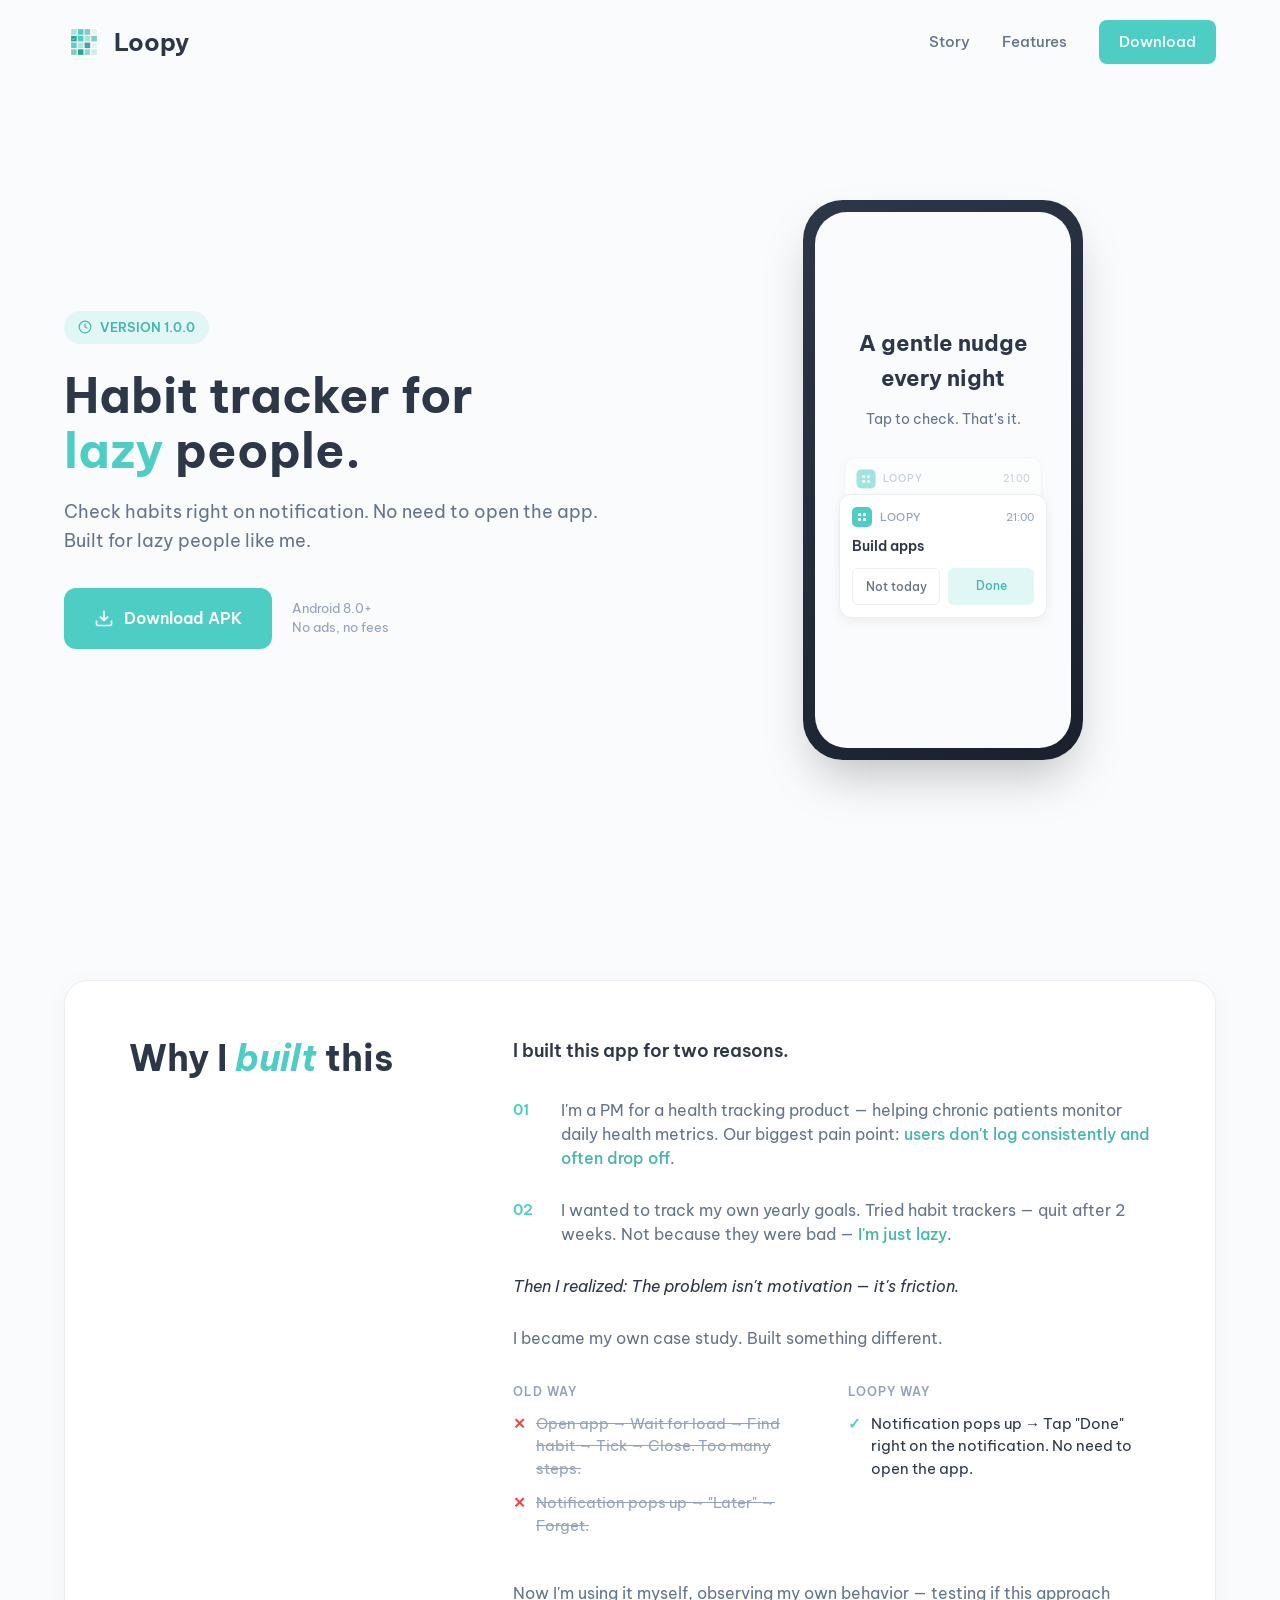
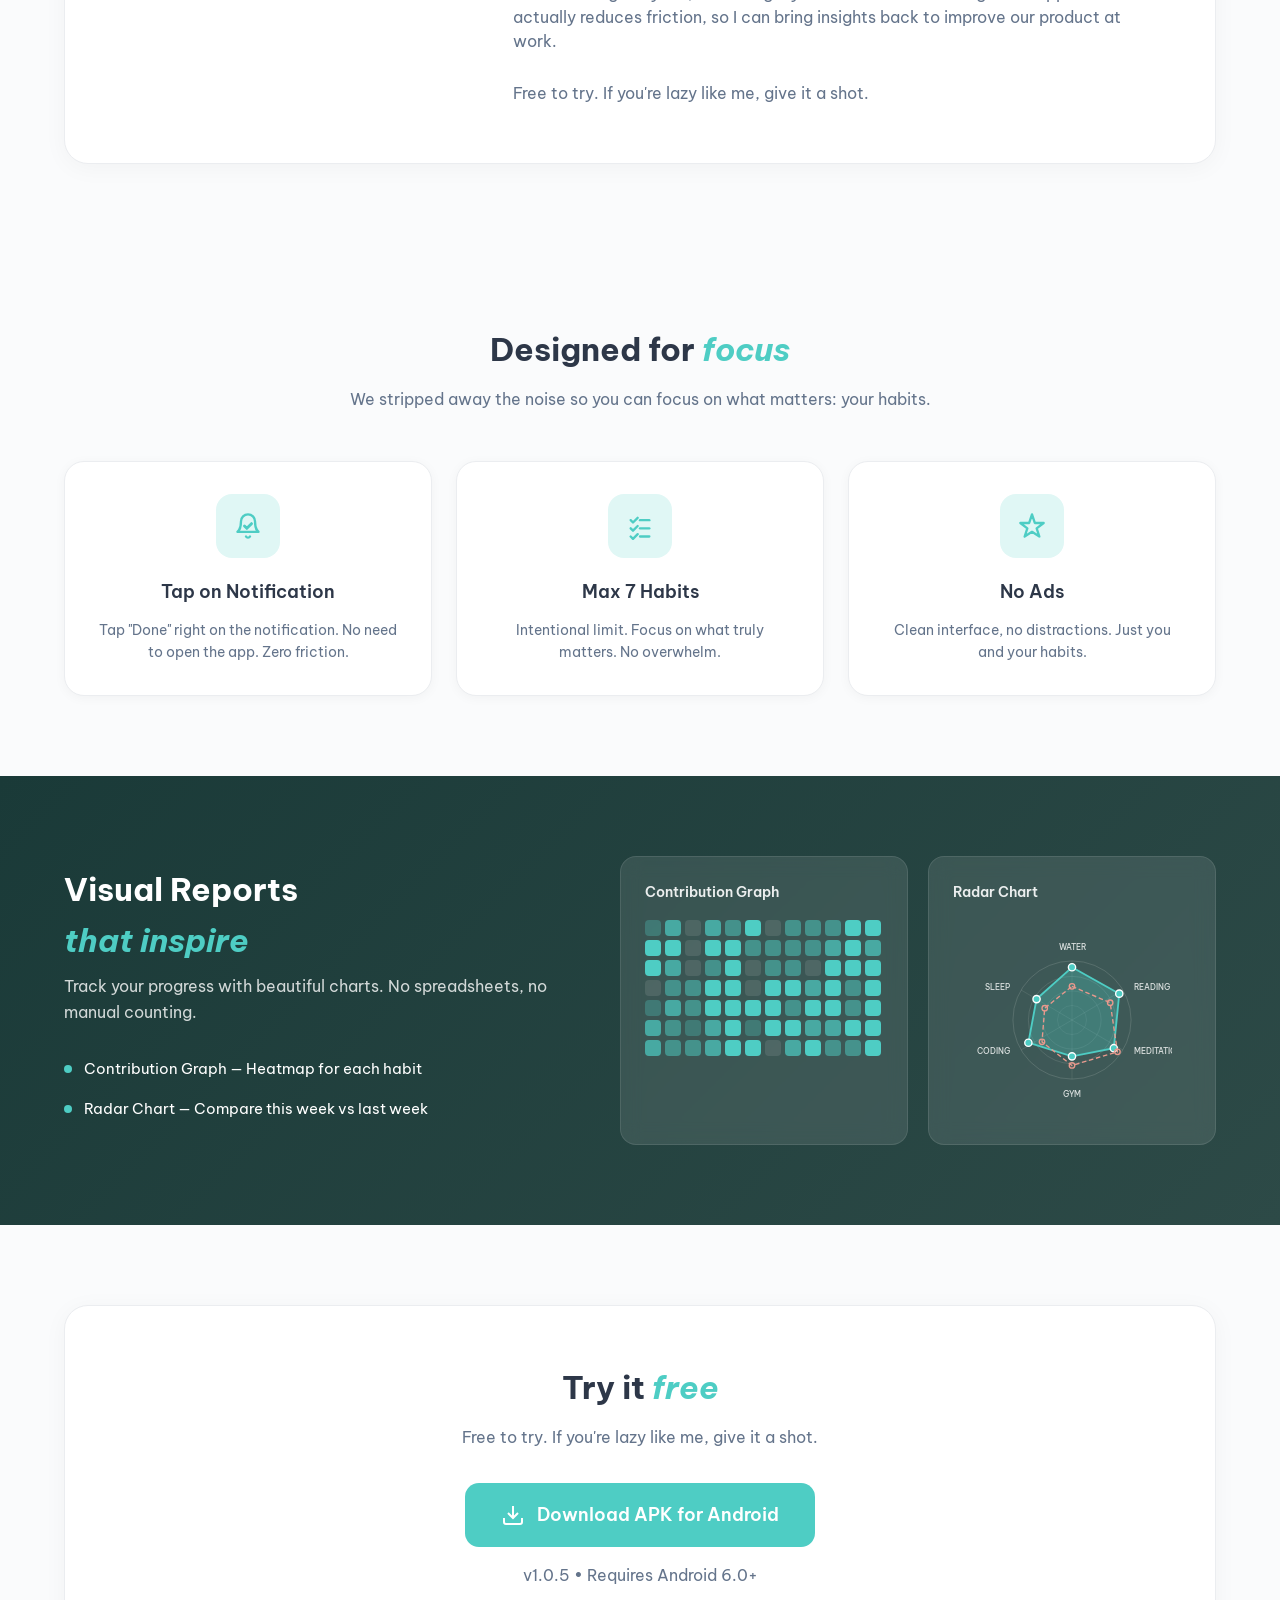
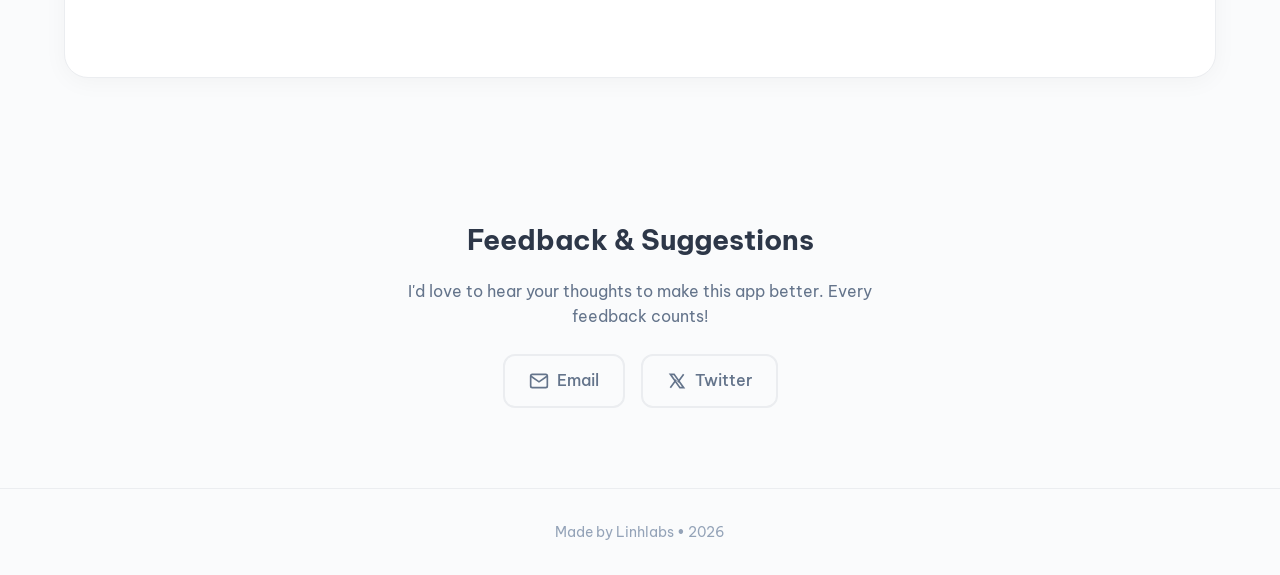
==== commit afd5753e: "Fix logo path" ====
--- a/loopy/index.html
+++ b/loopy/index.html
@@ -976,7 +976,7 @@
   <header>
     <div class="container">
       <div class="logo">
-        <img src="logo.svg" alt="Loopy" class="logo-img">
+        <img src="/loopy/logo.svg" alt="Loopy" class="logo-img">
         <span class="logo-text">Loopy</span>
       </div>
       <nav>
